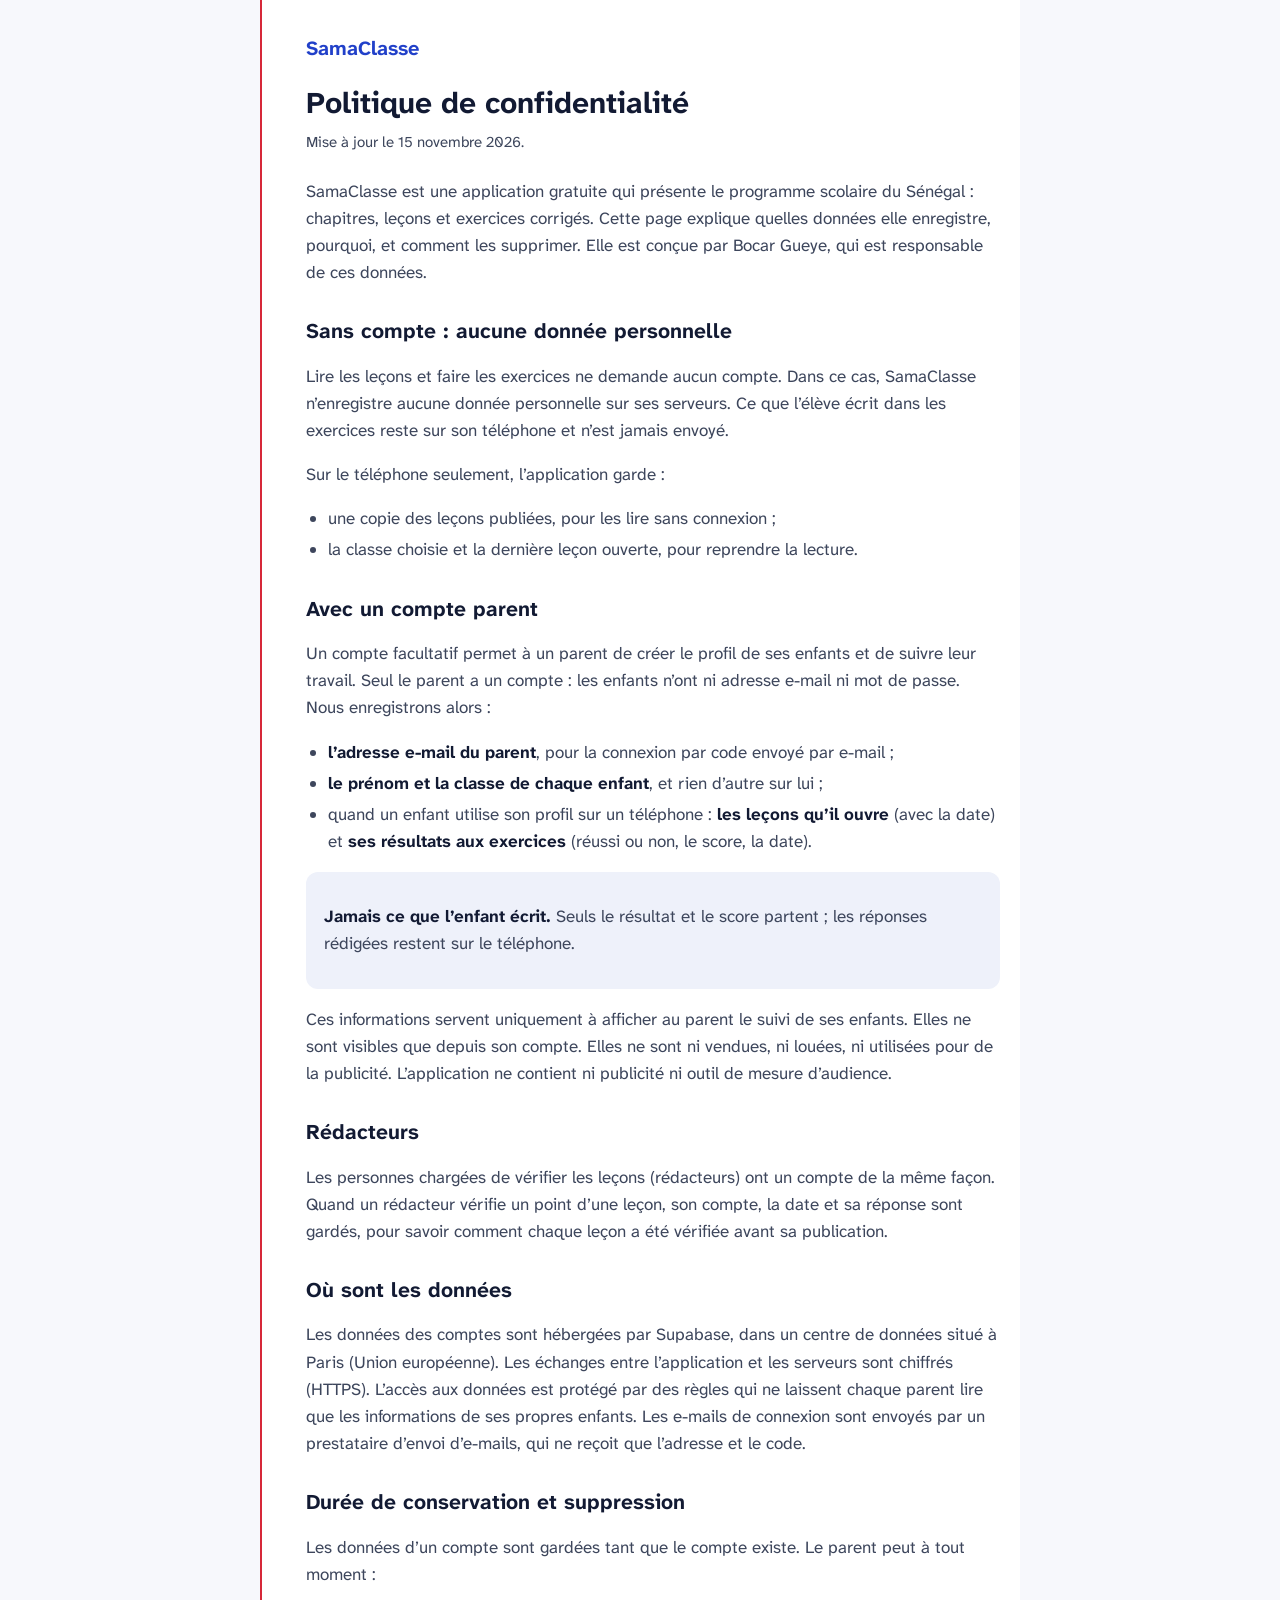
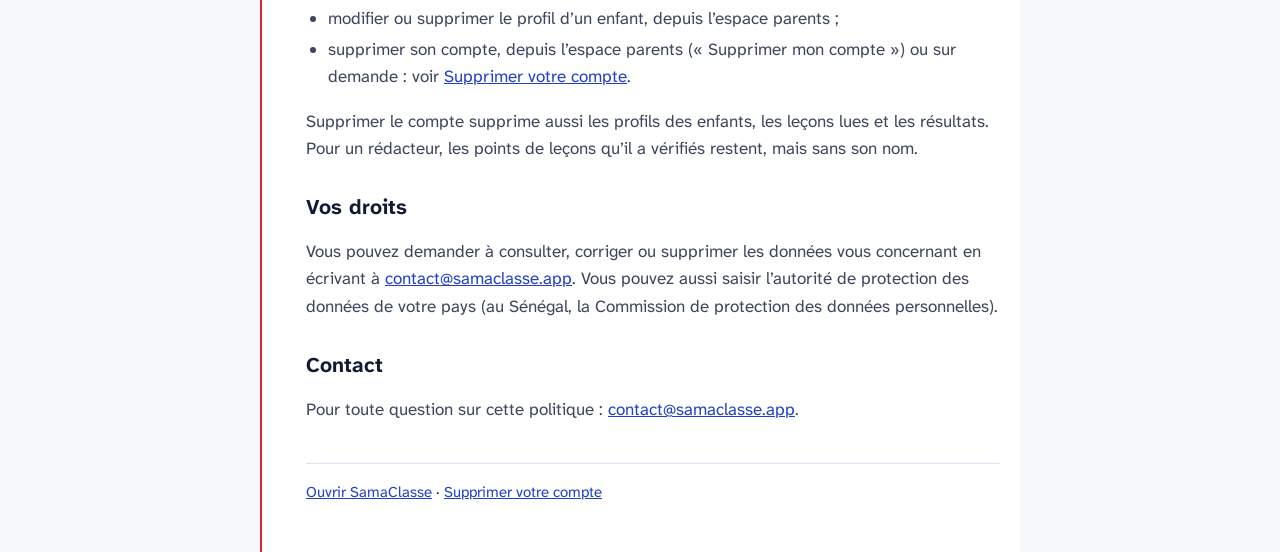
==== web/confidentialite/index.html @ 0cf2c90d "Prépare le site samaclasse.app sur Cloudflare Pages (phase 5) Pages « Politique de confidentialité »" ====
<!DOCTYPE html>
<html lang="fr">
<head>
  <meta charset="UTF-8">
  <meta name="viewport" content="width=device-width, initial-scale=1">
  <title>Politique de confidentialité – SamaClasse</title>
  <meta name="description" content="Quelles données SamaClasse enregistre, pourquoi, et comment les supprimer.">
  <link rel="icon" type="image/png" href="../favicon.png">
  <link rel="stylesheet" href="../site/site.css">
</head>
<body>
<main>
  <a class="entete" href="../">SamaClasse</a>

  <h1>Politique de confidentialité</h1>
  <p class="date">Mise à jour le 15 novembre 2026.</p>

  <p>
    SamaClasse est une application gratuite qui présente le programme scolaire du Sénégal :
    chapitres, leçons et exercices corrigés. Cette page explique quelles données elle
    enregistre, pourquoi, et comment les supprimer. Elle est conçue par Bocar Gueye, qui est
    responsable de ces données.
  </p>

  <h2>Sans compte : aucune donnée personnelle</h2>
  <p>
    Lire les leçons et faire les exercices ne demande aucun compte. Dans ce cas, SamaClasse
    n’enregistre aucune donnée personnelle sur ses serveurs. Ce que l’élève écrit dans les
    exercices reste sur son téléphone et n’est jamais envoyé.
  </p>
  <p>Sur le téléphone seulement, l’application garde :</p>
  <ul>
    <li>une copie des leçons publiées, pour les lire sans connexion ;</li>
    <li>la classe choisie et la dernière leçon ouverte, pour reprendre la lecture.</li>
  </ul>

  <h2>Avec un compte parent</h2>
  <p>
    Un compte facultatif permet à un parent de créer le profil de ses enfants et de suivre
    leur travail. Seul le parent a un compte : les enfants n’ont ni adresse e-mail ni mot de
    passe. Nous enregistrons alors :
  </p>
  <ul>
    <li><strong>l’adresse e-mail du parent</strong>, pour la connexion par code envoyé par e-mail ;</li>
    <li><strong>le prénom et la classe de chaque enfant</strong>, et rien d’autre sur lui ;</li>
    <li>
      quand un enfant utilise son profil sur un téléphone : <strong>les leçons qu’il ouvre</strong>
      (avec la date) et <strong>ses résultats aux exercices</strong> (réussi ou non, le score,
      la date).
    </li>
  </ul>
  <div class="encadre">
    <p>
      <strong>Jamais ce que l’enfant écrit.</strong> Seuls le résultat et le score partent ;
      les réponses rédigées restent sur le téléphone.
    </p>
  </div>
  <p>
    Ces informations servent uniquement à afficher au parent le suivi de ses enfants. Elles ne
    sont visibles que depuis son compte. Elles ne sont ni vendues, ni louées, ni utilisées pour
    de la publicité. L’application ne contient ni publicité ni outil de mesure d’audience.
  </p>

  <h2>Rédacteurs</h2>
  <p>
    Les personnes chargées de vérifier les leçons (rédacteurs) ont un compte de la même façon.
    Quand un rédacteur vérifie un point d’une leçon, son compte, la date et sa réponse sont
    gardés, pour savoir comment chaque leçon a été vérifiée avant sa publication.
  </p>

  <h2>Où sont les données</h2>
  <p>
    Les données des comptes sont hébergées par Supabase, dans un centre de données situé à
    Paris (Union européenne). Les échanges entre l’application et les serveurs sont chiffrés
    (HTTPS). L’accès aux données est protégé par des règles qui ne laissent chaque parent lire
    que les informations de ses propres enfants. Les e-mails de connexion sont envoyés par un
    prestataire d’envoi d’e-mails, qui ne reçoit que l’adresse et le code.
  </p>

  <h2>Durée de conservation et suppression</h2>
  <p>
    Les données d’un compte sont gardées tant que le compte existe. Le parent peut à tout
    moment :
  </p>
  <ul>
    <li>modifier ou supprimer le profil d’un enfant, depuis l’espace parents ;</li>
    <li>
      supprimer son compte, depuis l’espace parents (« Supprimer mon compte ») ou sur demande :
      voir <a href="../suppression-compte/">Supprimer votre compte</a>.
    </li>
  </ul>
  <p>
    Supprimer le compte supprime aussi les profils des enfants, les leçons lues et les
    résultats. Pour un rédacteur, les points de leçons qu’il a vérifiés restent, mais sans
    son nom.
  </p>

  <h2>Vos droits</h2>
  <p>
    Vous pouvez demander à consulter, corriger ou supprimer les données vous concernant en
    écrivant à <a href="mailto:contact@samaclasse.app">contact@samaclasse.app</a>. Vous pouvez
    aussi saisir l’autorité de protection des données de votre pays (au Sénégal, la Commission
    de protection des données personnelles).
  </p>

  <h2>Contact</h2>
  <p>
    Pour toute question sur cette politique :
    <a href="mailto:contact@samaclasse.app">contact@samaclasse.app</a>.
  </p>

  <footer>
    <a href="../">Ouvrir SamaClasse</a> · <a href="../suppression-compte/">Supprimer votre compte</a>
  </footer>
</main>
</body>
</html>
---- web/site/site.css ----
/* Pages fixes du site samaclasse.app (politique de confidentialité,
   suppression du compte), dans les couleurs de la charte (docs/DESIGN.md).
   Police Atkinson Hyperlegible Next servie par le site lui-même : aucune
   requête vers un service tiers à l'ouverture d'une page. */

@font-face {
  font-family: 'Atkinson Hyperlegible Next';
  src: url('polices/AtkinsonHyperlegibleNext-Regular.ttf') format('truetype');
  font-weight: 400;
  font-display: swap;
}
@font-face {
  font-family: 'Atkinson Hyperlegible Next';
  src: url('polices/AtkinsonHyperlegibleNext-Bold.ttf') format('truetype');
  font-weight: 700;
  font-display: swap;
}

:root {
  --encre: #2140C9;
  --encre-foncee: #16309A;
  --fond: #F7F8FC;
  --papier: #FFFFFF;
  --marge: #D62839;
  --texte: #121A33;
  --texte-doux: #3D465C;
  --bordure: #DCE2F3;
}

* { box-sizing: border-box; }

body {
  margin: 0;
  background: var(--fond);
  color: var(--texte);
  font-family: 'Atkinson Hyperlegible Next', system-ui, sans-serif;
  font-size: 17px;
  line-height: 1.6;
}

/* Page de cahier : fond blanc et marge rouge à gauche. */
main {
  max-width: 760px;
  margin: 0 auto;
  padding: 32px 20px 48px 44px;
  background: var(--papier);
  min-height: 100vh;
  border-left: 2px solid var(--marge);
}

.entete {
  font-weight: 700;
  font-size: 20px;
  color: var(--encre);
  text-decoration: none;
}

h1 { font-size: 30px; line-height: 1.25; margin: 20px 0 8px; }
h2 { font-size: 21px; line-height: 1.3; margin: 32px 0 8px; }
p, li { color: var(--texte-doux); }
ul { padding-left: 22px; }
li { margin: 4px 0; }
strong { color: var(--texte); }

a { color: var(--encre); }
a:hover { color: var(--encre-foncee); }
a:focus-visible { outline: 3px solid var(--encre); outline-offset: 2px; }

.date { font-size: 15px; color: var(--texte-doux); margin: 0 0 24px; }

.encadre {
  background: #EEF1FA;
  border-radius: 12px;
  padding: 14px 18px;
  margin: 16px 0;
}

footer {
  margin-top: 40px;
  padding-top: 16px;
  border-top: 1px solid var(--bordure);
  font-size: 15px;
}

@media (max-width: 480px) {
  main { padding: 24px 16px 40px 28px; }
  h1 { font-size: 26px; }
}
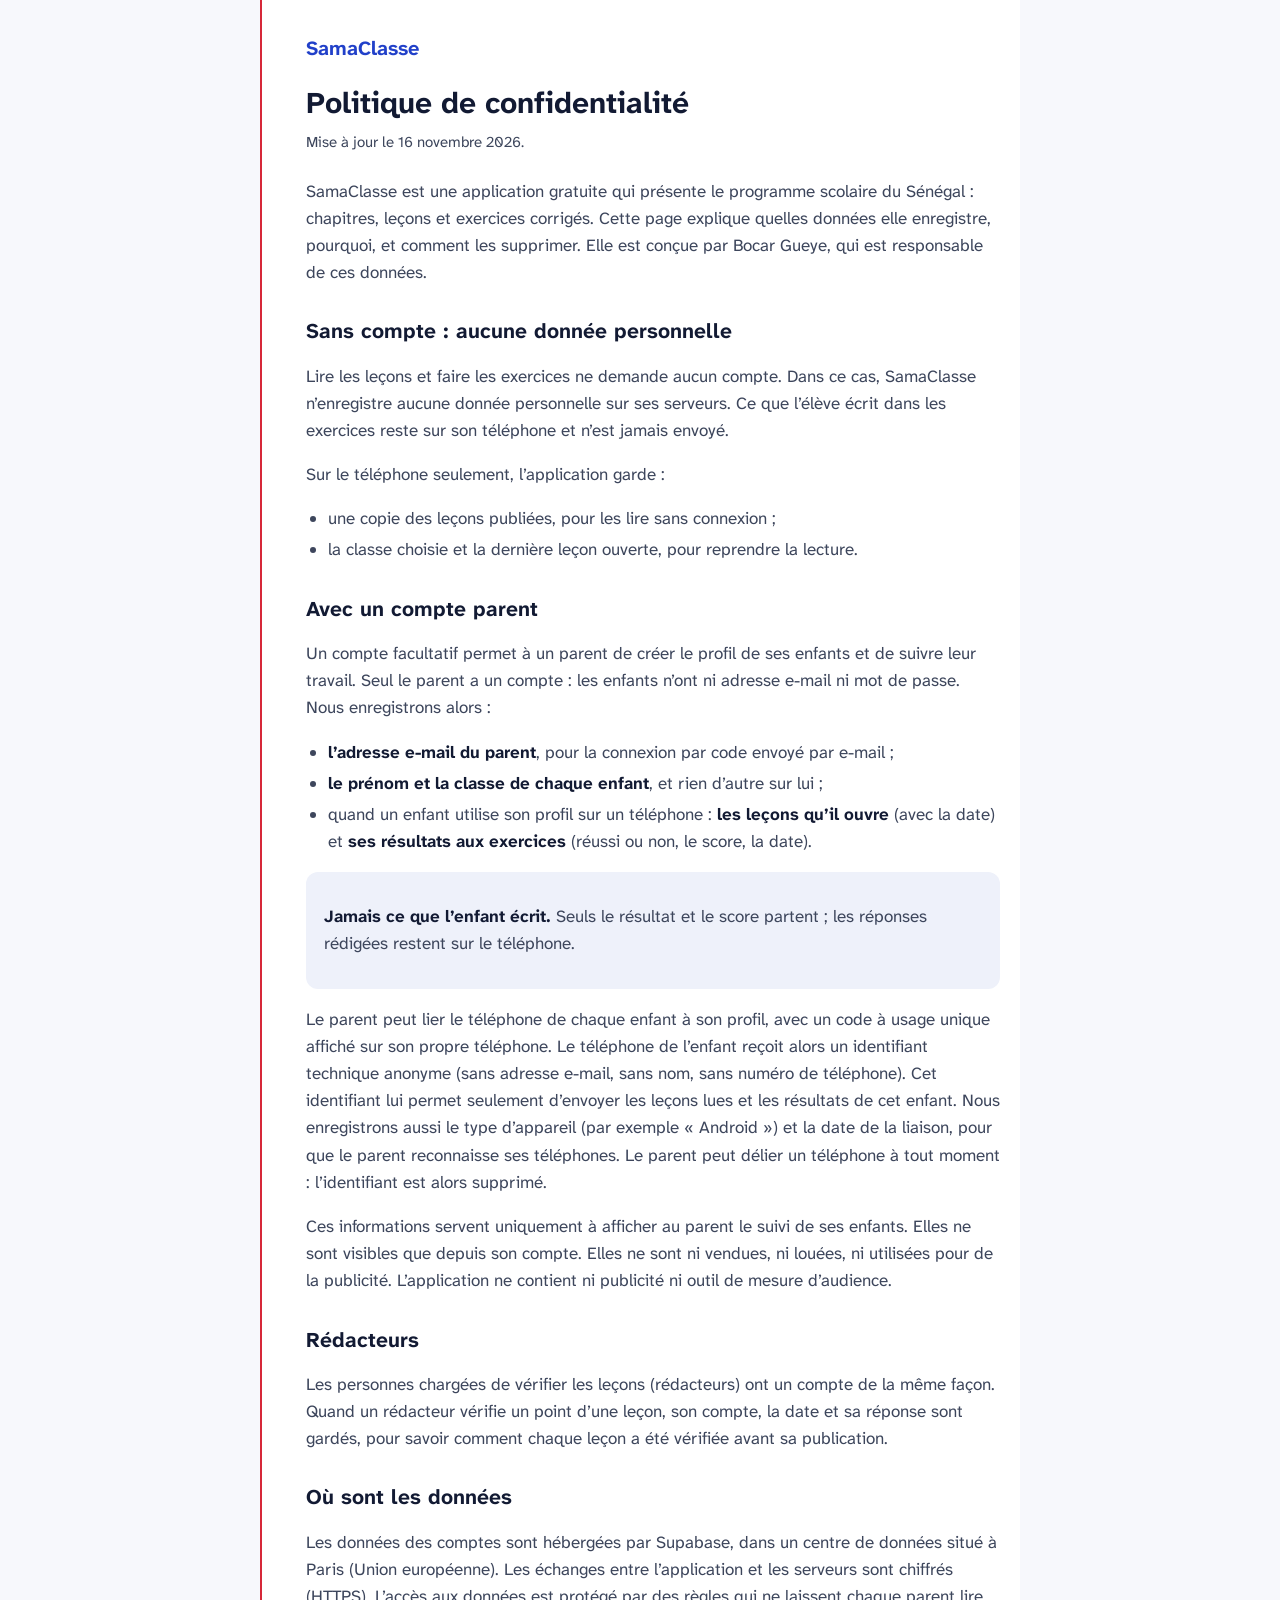
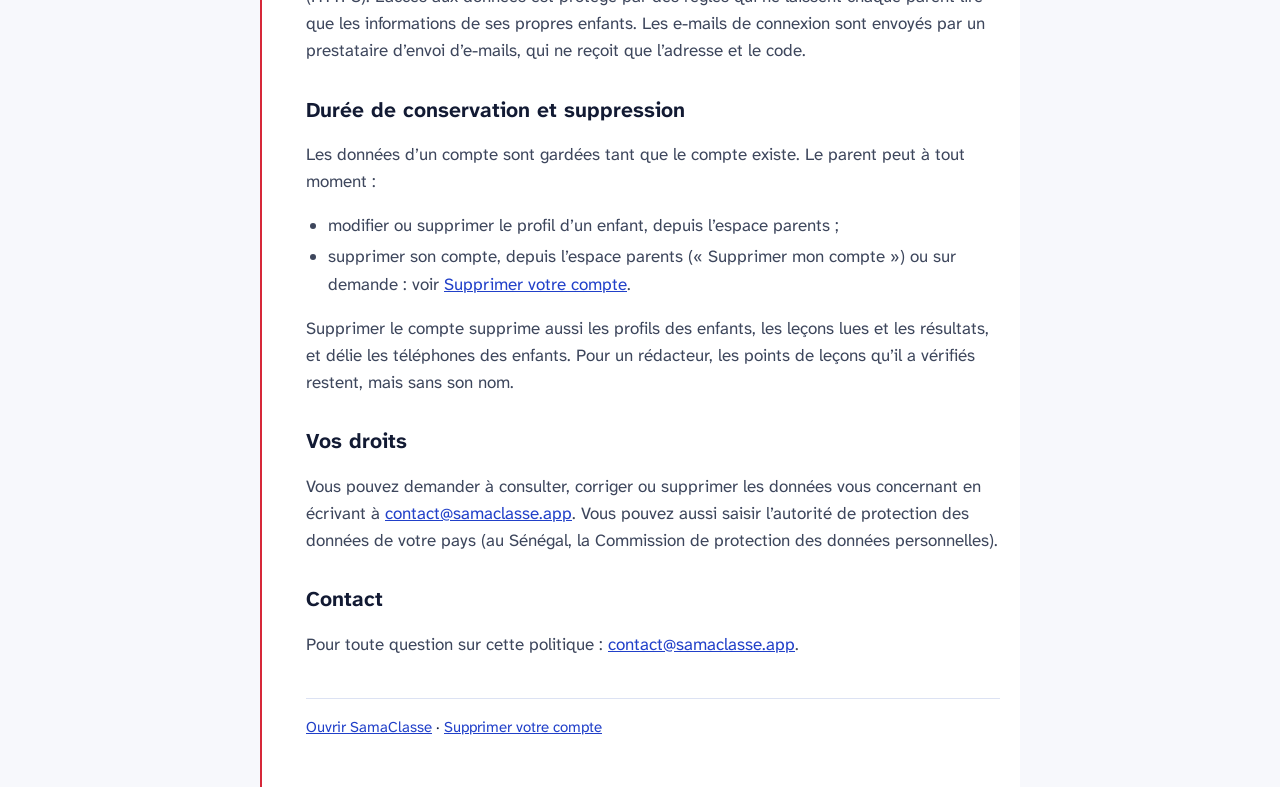
==== commit 0b301b36: "Ajoute la liaison des téléphones des enfants par un code (D32) - Parent, « Mes enfants » : « Lier un" ====
--- a/web/confidentialite/index.html
+++ b/web/confidentialite/index.html
@@ -13,7 +13,7 @@
   <a class="entete" href="../">SamaClasse</a>
 
   <h1>Politique de confidentialité</h1>
-  <p class="date">Mise à jour le 15 novembre 2026.</p>
+  <p class="date">Mise à jour le 16 novembre 2026.</p>
 
   <p>
     SamaClasse est une application gratuite qui présente le programme scolaire du Sénégal :
@@ -56,6 +56,15 @@
     </p>
   </div>
   <p>
+    Le parent peut lier le téléphone de chaque enfant à son profil, avec un code à usage unique
+    affiché sur son propre téléphone. Le téléphone de l’enfant reçoit alors un identifiant technique
+    anonyme (sans adresse e-mail, sans nom, sans numéro de téléphone). Cet identifiant lui permet
+    seulement d’envoyer les leçons lues et les résultats de cet enfant. Nous enregistrons aussi le
+    type d’appareil (par exemple « Android ») et la date de la liaison, pour que le parent
+    reconnaisse ses téléphones. Le parent peut délier un téléphone à tout moment : l’identifiant est
+    alors supprimé.
+  </p>
+  <p>
     Ces informations servent uniquement à afficher au parent le suivi de ses enfants. Elles ne
     sont visibles que depuis son compte. Elles ne sont ni vendues, ni louées, ni utilisées pour
     de la publicité. L’application ne contient ni publicité ni outil de mesure d’audience.
@@ -91,7 +100,7 @@
   </ul>
   <p>
     Supprimer le compte supprime aussi les profils des enfants, les leçons lues et les
-    résultats. Pour un rédacteur, les points de leçons qu’il a vérifiés restent, mais sans
+    résultats, et délie les téléphones des enfants. Pour un rédacteur, les points de leçons qu’il a vérifiés restent, mais sans
     son nom.
   </p>
 
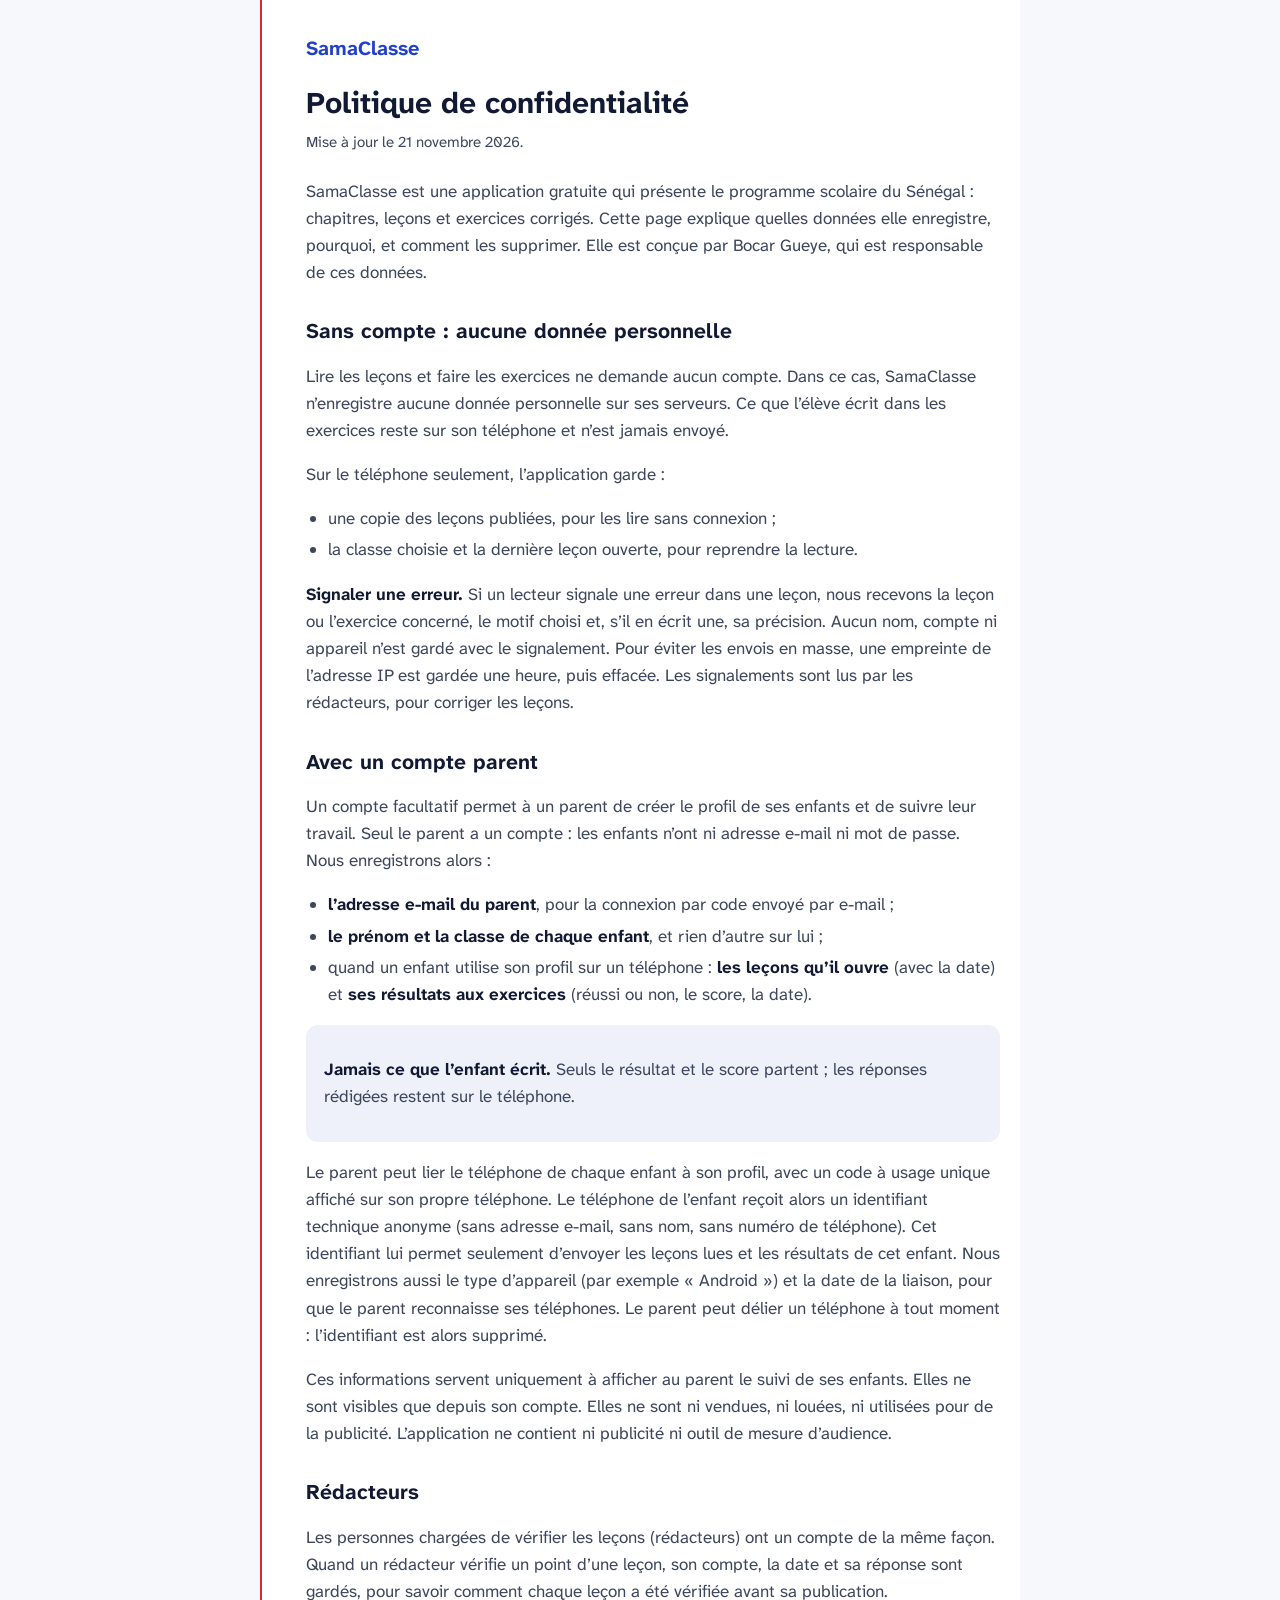
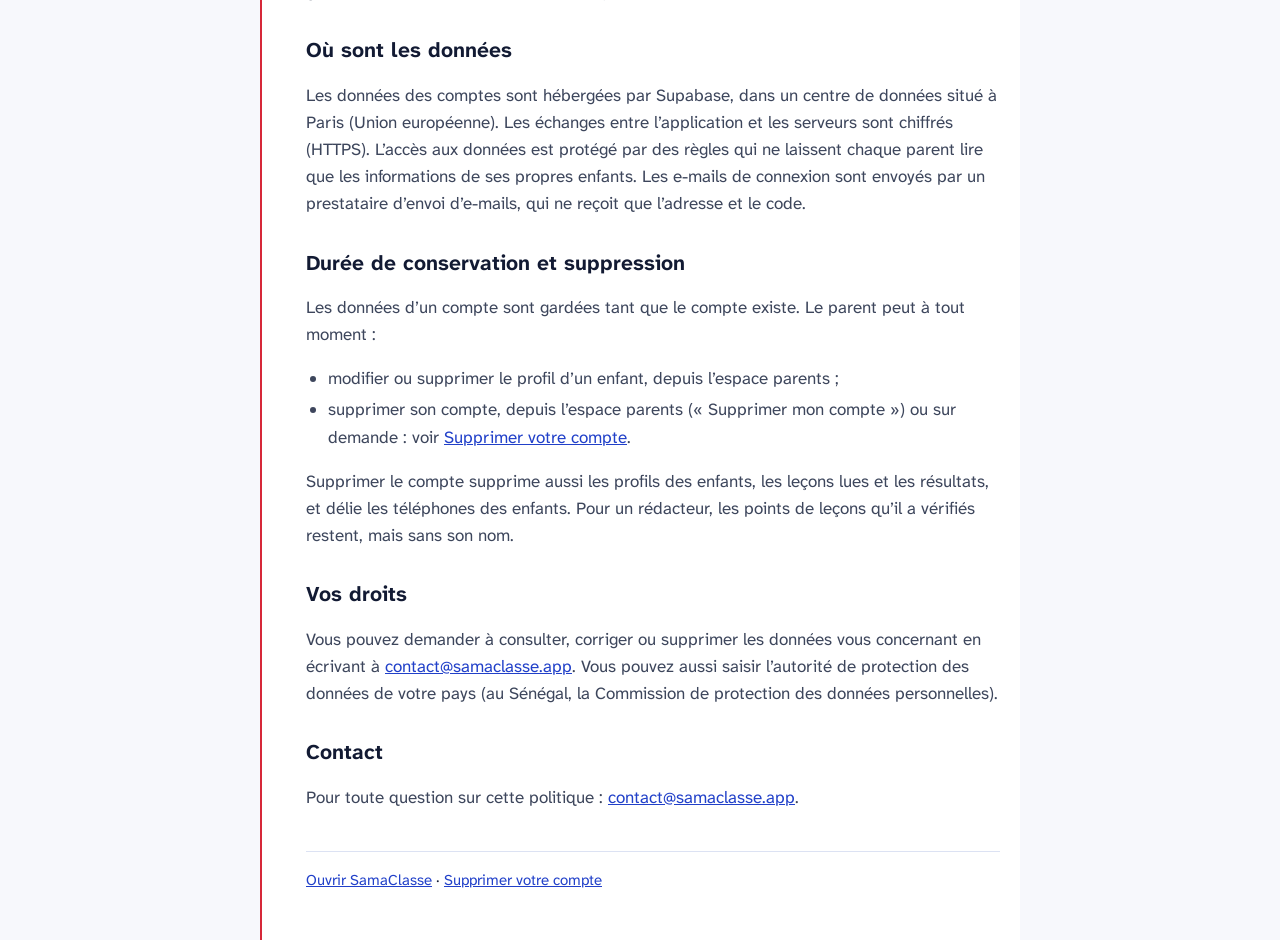
==== commit addebf62: "Ajoute « Signaler une erreur » sur les leçons et les exercices (D38) Ouvert à tous, même sans compte" ====
--- a/web/confidentialite/index.html
+++ b/web/confidentialite/index.html
@@ -13,7 +13,7 @@
   <a class="entete" href="../">SamaClasse</a>
 
   <h1>Politique de confidentialité</h1>
-  <p class="date">Mise à jour le 16 novembre 2026.</p>
+  <p class="date">Mise à jour le 21 novembre 2026.</p>
 
   <p>
     SamaClasse est une application gratuite qui présente le programme scolaire du Sénégal :
@@ -33,6 +33,13 @@
     <li>une copie des leçons publiées, pour les lire sans connexion ;</li>
     <li>la classe choisie et la dernière leçon ouverte, pour reprendre la lecture.</li>
   </ul>
+  <p>
+    <strong>Signaler une erreur.</strong> Si un lecteur signale une erreur dans une leçon, nous
+    recevons la leçon ou l’exercice concerné, le motif choisi et, s’il en écrit une, sa précision.
+    Aucun nom, compte ni appareil n’est gardé avec le signalement. Pour éviter les envois en masse,
+    une empreinte de l’adresse IP est gardée une heure, puis effacée. Les signalements sont lus par
+    les rédacteurs, pour corriger les leçons.
+  </p>
 
   <h2>Avec un compte parent</h2>
   <p>
